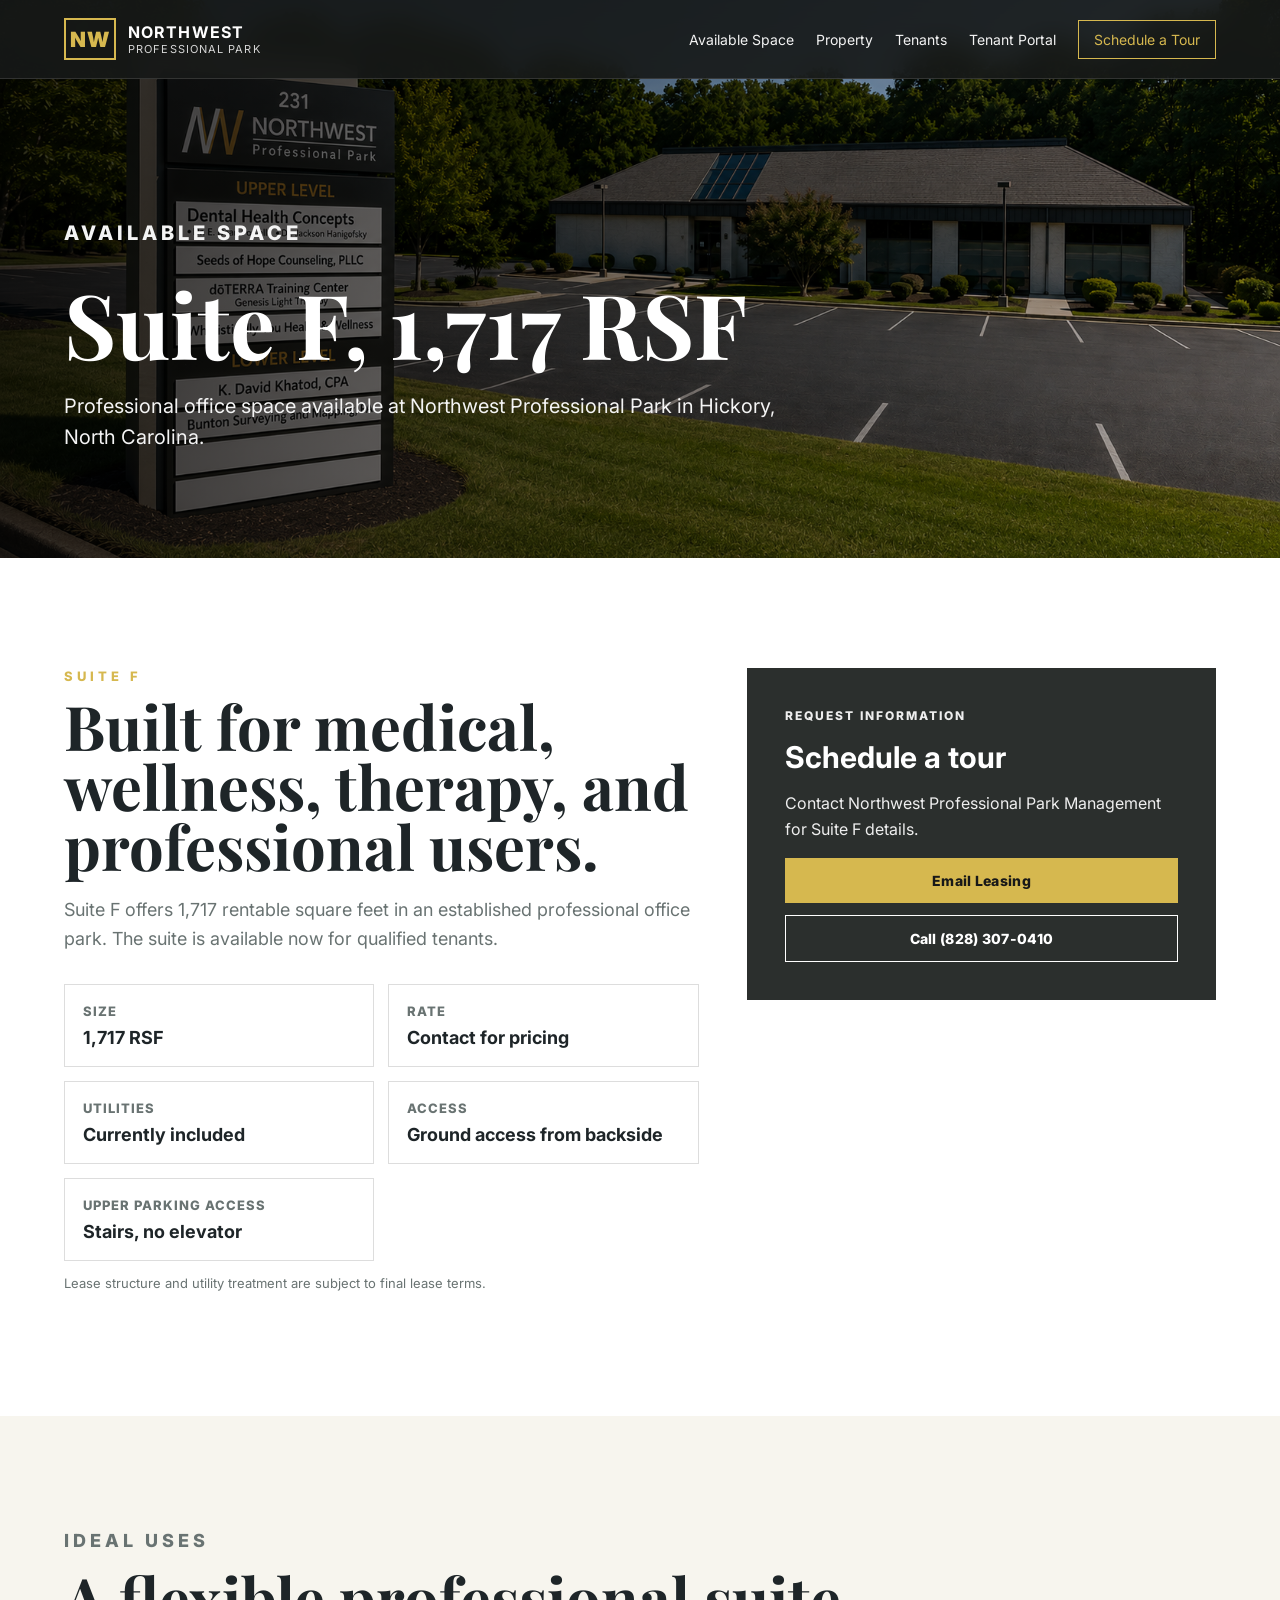
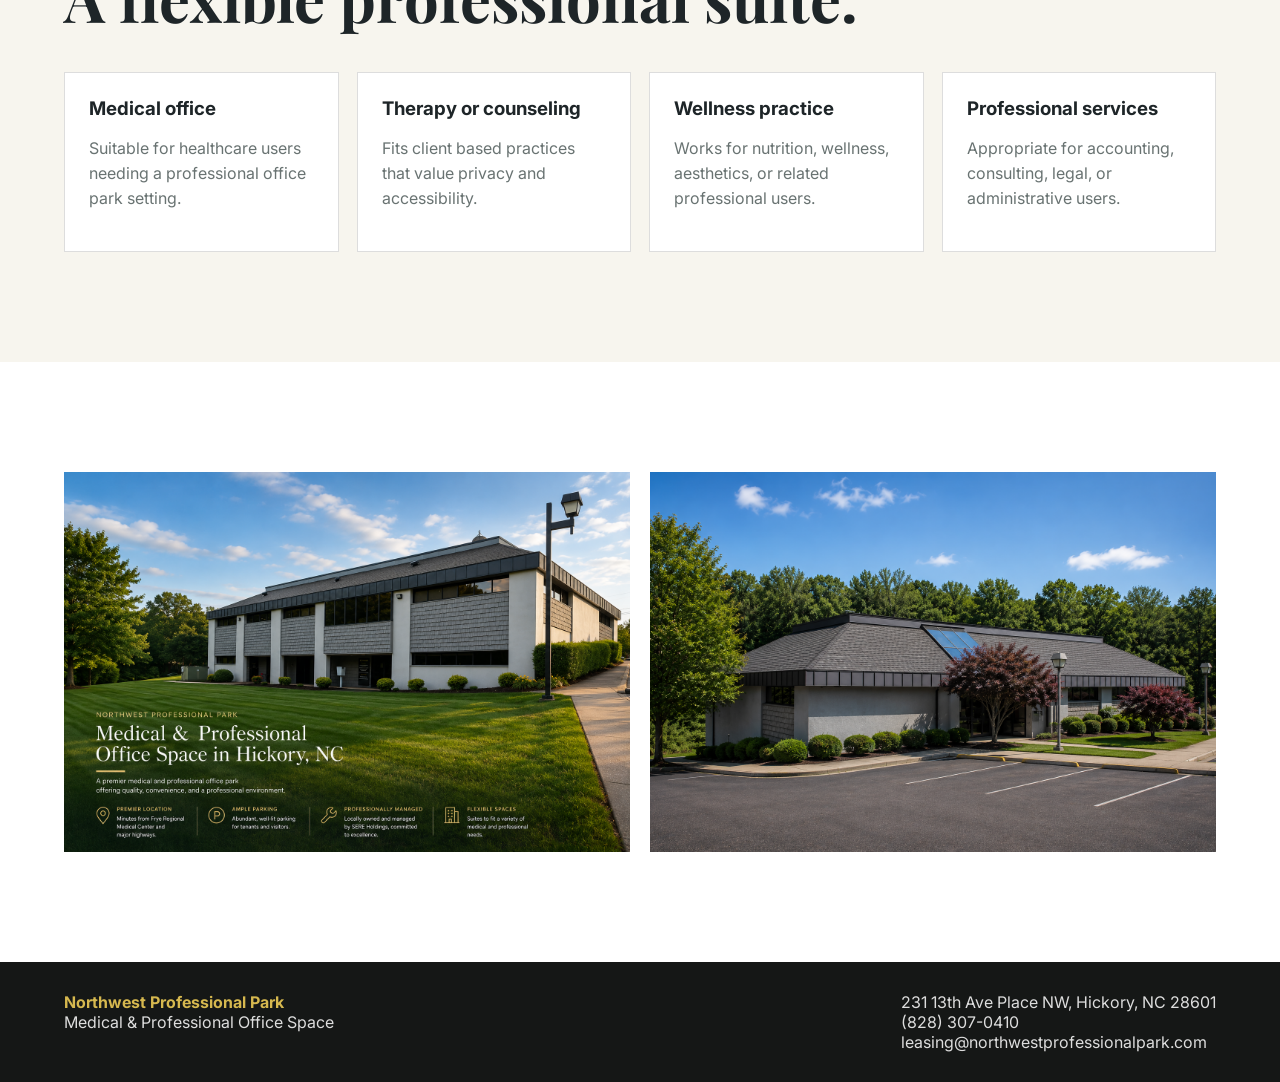
==== available-space.html @ 3e05ac3a "Add files via upload" ====
<!DOCTYPE html>
<html lang="en">
<head>
  <meta charset="UTF-8" />
  <meta name="viewport" content="width=device-width, initial-scale=1.0" />
  <title>Available Office Space in Hickory, NC | Suite F</title>
  <meta name="description" content="Suite F at Northwest Professional Park offers 1,717 rentable square feet of medical and professional office space in Hickory, NC." />
  <meta property="og:title" content="Available Office Space in Hickory, NC | Suite F" />
  <meta property="og:description" content="Suite F at Northwest Professional Park offers 1,717 rentable square feet of medical and professional office space in Hickory, NC." />
  <meta property="og:type" content="website" />
  <meta property="og:image" content="assets/images/hero-sign.png" />
  <link rel="preconnect" href="https://fonts.googleapis.com">
  <link rel="preconnect" href="https://fonts.gstatic.com" crossorigin>
  <link href="https://fonts.googleapis.com/css2?family=Inter:wght@400;500;600;700;800;900&family=Playfair+Display:wght@600;700&display=swap" rel="stylesheet">
  <link rel="stylesheet" href="css/styles.css" />
</head>
<body>

<header class="site-header">
  <a class="brand" href="index.html" aria-label="Northwest Professional Park home">
    <span class="brand-mark">NW</span>
    <span class="brand-word"><strong>Northwest</strong><small>Professional Park</small></span>
  </a>
  <button class="menu-toggle" aria-label="Open menu">Menu</button>
  <nav class="site-nav">
    <a href="available-space.html">Available Space</a>
    <a href="property.html">Property</a>
    <a href="tenants.html">Tenants</a>
    <a href="portal.html">Tenant Portal</a>
    <a href="contact.html" class="nav-cta">Schedule a Tour</a>
  </nav>
</header>

<main>
  <section class="page-hero compact-hero" style="background-image:url('assets/images/hero-sign.png')">
    <div class="hero-overlay"></div>
    <div class="page-hero-content">
      <p class="eyebrow">Available Space</p>
      <h1>Suite F, 1,717 RSF</h1>
      <p>Professional office space available at Northwest Professional Park in Hickory, North Carolina.</p>
    </div>
  </section>

  <section class="section suite-detail-grid">
    <div>
      <p class="eyebrow">Suite F</p>
      <h2>Built for medical, wellness, therapy, and professional users.</h2>
      <p class="lead">Suite F offers 1,717 rentable square feet in an established professional office park. The suite is available now for qualified tenants.</p>
      <div class="detail-list">
        <div><span>Size</span><strong>1,717 RSF</strong></div>
        <div><span>Rate</span><strong>Contact for pricing</strong></div>
        
        <div><span>Utilities</span><strong>Currently included</strong></div>
        <div><span>Access</span><strong>Ground access from backside</strong></div>
        <div><span>Upper parking access</span><strong>Stairs, no elevator</strong></div>
      </div>
      <p class="small-note">Lease structure and utility treatment are subject to final lease terms.</p>
    </div>
    <aside class="dark-card sticky-card">
      <p class="label">Request information</p>
      <h3>Schedule a tour</h3>
      <p>Contact Northwest Professional Park Management for Suite F details.</p>
      <a class="button primary" href="mailto:leasing@northwestprofessionalpark.com?subject=Suite%20F%20Leasing%20Inquiry">Email Leasing</a>
      <a class="button secondary" href="tel:18283070410">Call (828) 307-0410</a>
    </aside>
  </section>

  <section class="section gray-section">
    <div class="section-heading">
      <p class="eyebrow">Ideal uses</p>
      <h2>A flexible professional suite.</h2>
    </div>
    <div class="use-grid">
      <article><h3>Medical office</h3><p>Suitable for healthcare users needing a professional office park setting.</p></article>
      <article><h3>Therapy or counseling</h3><p>Fits client based practices that value privacy and accessibility.</p></article>
      <article><h3>Wellness practice</h3><p>Works for nutrition, wellness, aesthetics, or related professional users.</p></article>
      <article><h3>Professional services</h3><p>Appropriate for accounting, consulting, legal, or administrative users.</p></article>
    </div>
  </section>

  <section class="section gallery-wide">
    <img src="assets/images/building-back.png" alt="Backside ground access at Northwest Professional Park">
    <img src="assets/images/building-front.png" alt="Front exterior of Northwest Professional Park">
  </section>
</main>

<footer class="site-footer">
  <div>
    <strong>Northwest Professional Park</strong>
    <span>Medical &amp; Professional Office Space</span>
  </div>
  <div>
    <span>231 13th Ave Place NW, Hickory, NC 28601</span>
    <a href="tel:18283070410">(828) 307-0410</a>
    <a href="mailto:leasing@northwestprofessionalpark.com">leasing@northwestprofessionalpark.com</a>
  </div>
</footer>
<script src="js/main.js"></script>
</body>
</html>
---- css/styles.css ----
:root{--black:#171918;--charcoal:#2b2f2d;--charcoal2:#3a3e3b;--gold:#d6b84f;--cream:#f7f5ee;--text:#1e2528;--muted:#697372;--line:#ddd8c8;--white:#fff}*{box-sizing:border-box}html{scroll-behavior:smooth}body{margin:0;font-family:Inter,Arial,sans-serif;color:var(--text);background:#fff}a{color:inherit}.site-header{position:fixed;top:0;left:0;right:0;z-index:50;display:flex;align-items:center;justify-content:space-between;gap:28px;padding:18px 5vw;background:rgba(23,25,24,.9);backdrop-filter:blur(12px);border-bottom:1px solid rgba(255,255,255,.12);color:#fff}.brand{display:flex;align-items:center;gap:12px;text-decoration:none;text-transform:uppercase;letter-spacing:1.1px}.brand-mark{width:52px;height:42px;border:2px solid var(--gold);color:var(--gold);display:grid;place-items:center;font-weight:900;font-size:21px}.brand-word strong{display:block;font-size:16px}.brand-word small{display:block;font-size:11px;color:#d6d6d6}.site-nav{display:flex;align-items:center;gap:22px;font-size:14px}.site-nav a{text-decoration:none;color:#f3f3f3}.nav-cta{border:1px solid var(--gold);color:var(--gold)!important;padding:10px 15px}.menu-toggle{display:none;background:transparent;color:#fff;border:1px solid rgba(255,255,255,.45);padding:9px 13px}.hero{position:relative;min-height:100vh;color:#fff;display:flex;align-items:flex-end;padding:150px 5vw 105px}.hero-home{background:url('../assets/images/hero-sign.png') center/cover no-repeat}.hero-overlay{position:absolute;inset:0;background:linear-gradient(90deg,rgba(0,0,0,.84),rgba(0,0,0,.54),rgba(0,0,0,.13))}.hero-content,.page-hero-content{position:relative;max-width:940px}.eyebrow{margin:0 0 12px;color:var(--gold);text-transform:uppercase;letter-spacing:4px;font-size:13px;font-weight:800}h1,h2{font-family:'Playfair Display',Georgia,serif;line-height:.98;margin:0;font-weight:700}h1{font-size:clamp(48px,7vw,92px)}h2{font-size:clamp(36px,4.8vw,64px)}.hero-copy,.page-hero p{font-size:20px;line-height:1.55;color:#f4f4f4;max-width:760px;margin:24px 0 30px}.actions{display:flex;gap:14px;flex-wrap:wrap}.button{display:inline-flex;align-items:center;justify-content:center;text-decoration:none;font-weight:800;font-size:14px;letter-spacing:.3px;padding:14px 20px;border:0;cursor:pointer}.primary{background:var(--gold);color:#181818}.secondary{border:1px solid #fff;color:#fff;background:transparent}.stats-strip{position:absolute;left:5vw;right:5vw;bottom:0;transform:translateY(50%);display:grid;grid-template-columns:repeat(4,1fr);background:var(--charcoal);color:#fff;box-shadow:0 24px 60px rgba(0,0,0,.25)}.stats-strip div{padding:24px;border-right:1px solid rgba(255,255,255,.16)}.stats-strip div:last-child{border-right:0}.stats-strip strong{display:block;font-size:28px;color:var(--gold)}.stats-strip span{display:block;color:#ddd;margin-top:5px}.section{padding:110px 5vw}.split{display:grid;grid-template-columns:1fr 1fr;gap:58px;align-items:start}.intro-section{padding-top:165px;background:var(--cream)}.prose p,.section-heading p,.feature-list p,.lead,.future-grid p,.contact-grid p{font-size:18px;line-height:1.65;color:var(--muted)}.pill-grid{display:grid;grid-template-columns:1fr 1fr;gap:12px;margin-top:26px}.pill-grid span{padding:14px;background:#fff;border-left:3px solid var(--gold);font-weight:700}.section-heading{max-width:900px;margin-bottom:44px}.lease-card-row{display:grid;grid-template-columns:.75fr 1.45fr;gap:32px;align-items:stretch}.lease-card-row img,.image-stack img,.gallery-wide img{width:100%;height:100%;object-fit:cover;display:block}.lease-card-row img{min-height:470px}.dark-card{background:var(--charcoal);color:#fff;padding:38px}.label{text-transform:uppercase;color:var(--gold);font-weight:800;letter-spacing:2px;font-size:12px;margin:0 0 14px}.dark-card h3{font-size:30px;margin:0 0 8px}.dark-card strong{display:block;color:var(--gold);font-size:44px;margin:10px 0 22px}.dark-card p{color:#eee;line-height:1.6}.gray-section{background:var(--cream)}.image-copy-grid{display:grid;grid-template-columns:1.1fr .9fr;gap:48px}.image-stack{display:grid;gap:18px}.image-stack img{min-height:310px}.feature-list{display:grid;gap:20px;margin-top:30px}.feature-list div{border-top:1px solid var(--line);padding-top:18px}.feature-list h3{margin:0 0 7px}.cta-band{text-align:center;background:var(--charcoal);color:#fff}.cta-band p{max-width:720px;margin:18px auto 28px;color:#eee;line-height:1.6}.page-hero{position:relative;min-height:62vh;background:center/cover no-repeat;color:#fff;display:flex;align-items:flex-end;padding:145px 5vw 75px}.compact-hero .hero-overlay{background:linear-gradient(90deg,rgba(0,0,0,.78),rgba(0,0,0,.45),rgba(0,0,0,.16))}.suite-detail-grid,.contact-grid,.future-grid{display:grid;grid-template-columns:1.15fr .85fr;gap:48px;align-items:start}.detail-list{display:grid;grid-template-columns:1fr 1fr;gap:14px;margin-top:30px}.detail-list div{border:1px solid #ddd;padding:18px}.detail-list span{display:block;color:var(--muted);font-size:13px;text-transform:uppercase;letter-spacing:1px;font-weight:800}.detail-list strong{display:block;margin-top:8px;font-size:18px}.small-note{font-size:13px!important;color:var(--muted)!important;line-height:1.5!important}.sticky-card{position:sticky;top:110px}.sticky-card .button{display:flex;margin-top:12px}.use-grid{display:grid;grid-template-columns:repeat(4,1fr);gap:18px}.use-grid article{background:#fff;border:1px solid #ddd;padding:24px}.use-grid h3{margin:0 0 8px}.use-grid p{color:var(--muted);line-height:1.55}.gallery-wide{display:grid;grid-template-columns:1fr 1fr;gap:20px}.gallery-wide img{min-height:380px}.tenant-grid{display:grid;grid-template-columns:repeat(4,1fr);gap:18px}.tenant-grid article{border:1px solid #ddd;padding:22px;min-height:172px}.tenant-grid span{color:var(--gold);font-size:12px;letter-spacing:1.5px;text-transform:uppercase;font-weight:900}.tenant-grid h3{font-size:20px;margin:18px 0 6px}.tenant-grid p{color:var(--muted);margin:0 0 18px}.tenant-grid strong{font-size:18px}.available-tenant{background:#f8f0d5;border:2px solid var(--gold)!important}.portal-list ul{line-height:1.9;padding-left:20px}.contact-card{background:var(--charcoal);color:#fff;padding:34px;margin-top:26px}.contact-card h3{margin:0 0 18px}.contact-card a{display:block;color:#fff;text-decoration:none;margin:12px 0}.contact-card p{color:#eee;margin-top:18px}.contact-form{background:var(--cream);color:var(--text);padding:34px;display:grid;gap:14px}.contact-form label{display:grid;gap:7px;font-weight:800;font-size:13px;text-transform:uppercase;letter-spacing:.8px}.contact-form input,.contact-form textarea{width:100%;border:1px solid #d6d6d6;padding:13px;font:inherit}.contact-form textarea{min-height:120px}.site-footer{display:flex;justify-content:space-between;gap:20px;flex-wrap:wrap;background:#151716;color:#ddd;padding:30px 5vw}.site-footer strong,.site-footer span,.site-footer a{display:block;text-decoration:none}.site-footer strong{color:var(--gold)}@media(max-width:940px){.site-header{position:static;align-items:flex-start;flex-direction:column}.menu-toggle{display:block}.site-nav{display:flex;flex-wrap:wrap;gap:12px}.hero{min-height:auto;padding:80px 24px}.stats-strip{position:relative;left:auto;right:auto;bottom:auto;transform:none;margin:0;grid-template-columns:1fr}.stats-strip div{border-right:0;border-bottom:1px solid rgba(255,255,255,.14)}.intro-section{padding-top:80px}.split,.lease-card-row,.image-copy-grid,.suite-detail-grid,.contact-grid,.future-grid{grid-template-columns:1fr}.tenant-grid,.use-grid{grid-template-columns:repeat(2,1fr)}.gallery-wide{grid-template-columns:1fr}.sticky-card{position:static}}@media(max-width:580px){.section{padding:64px 24px}.page-hero{padding:80px 24px 55px}.tenant-grid,.use-grid,.pill-grid,.detail-list{grid-template-columns:1fr}h1{font-size:43px}.lease-card-row img{min-height:300px}}
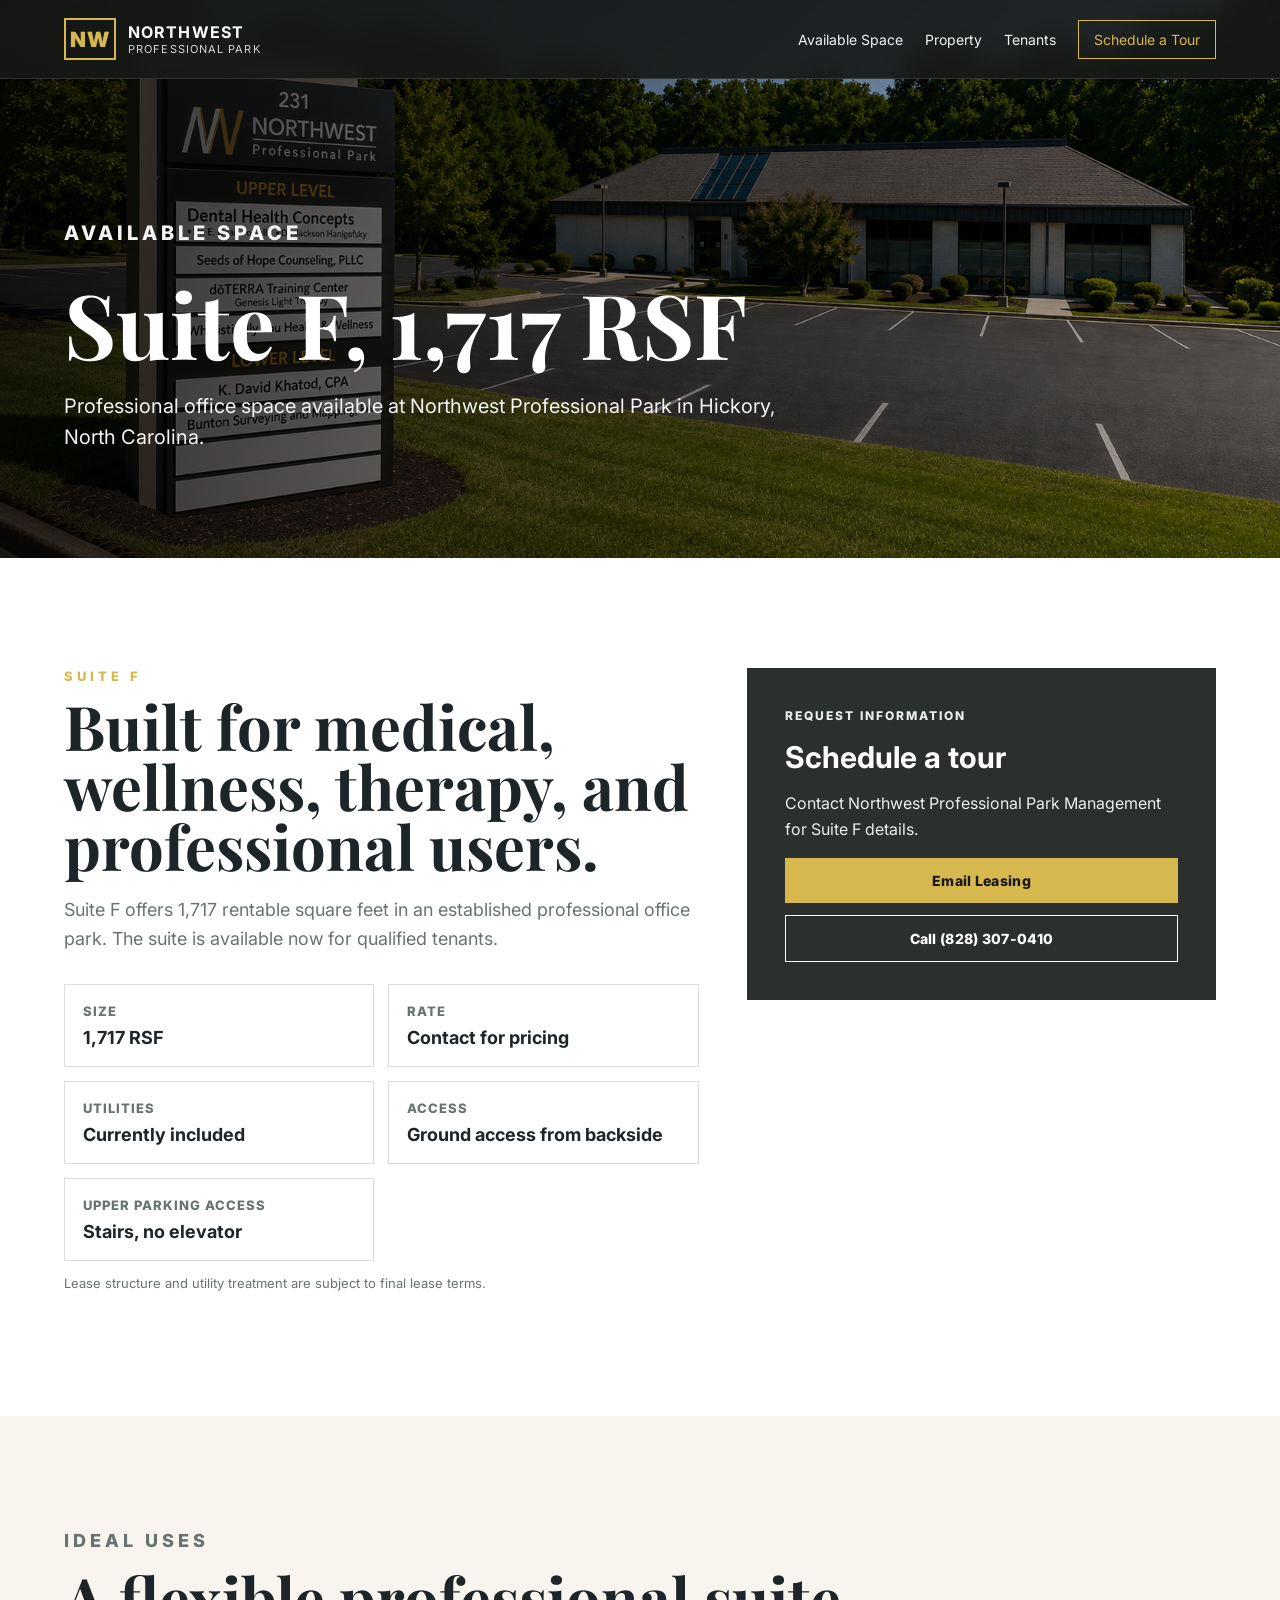
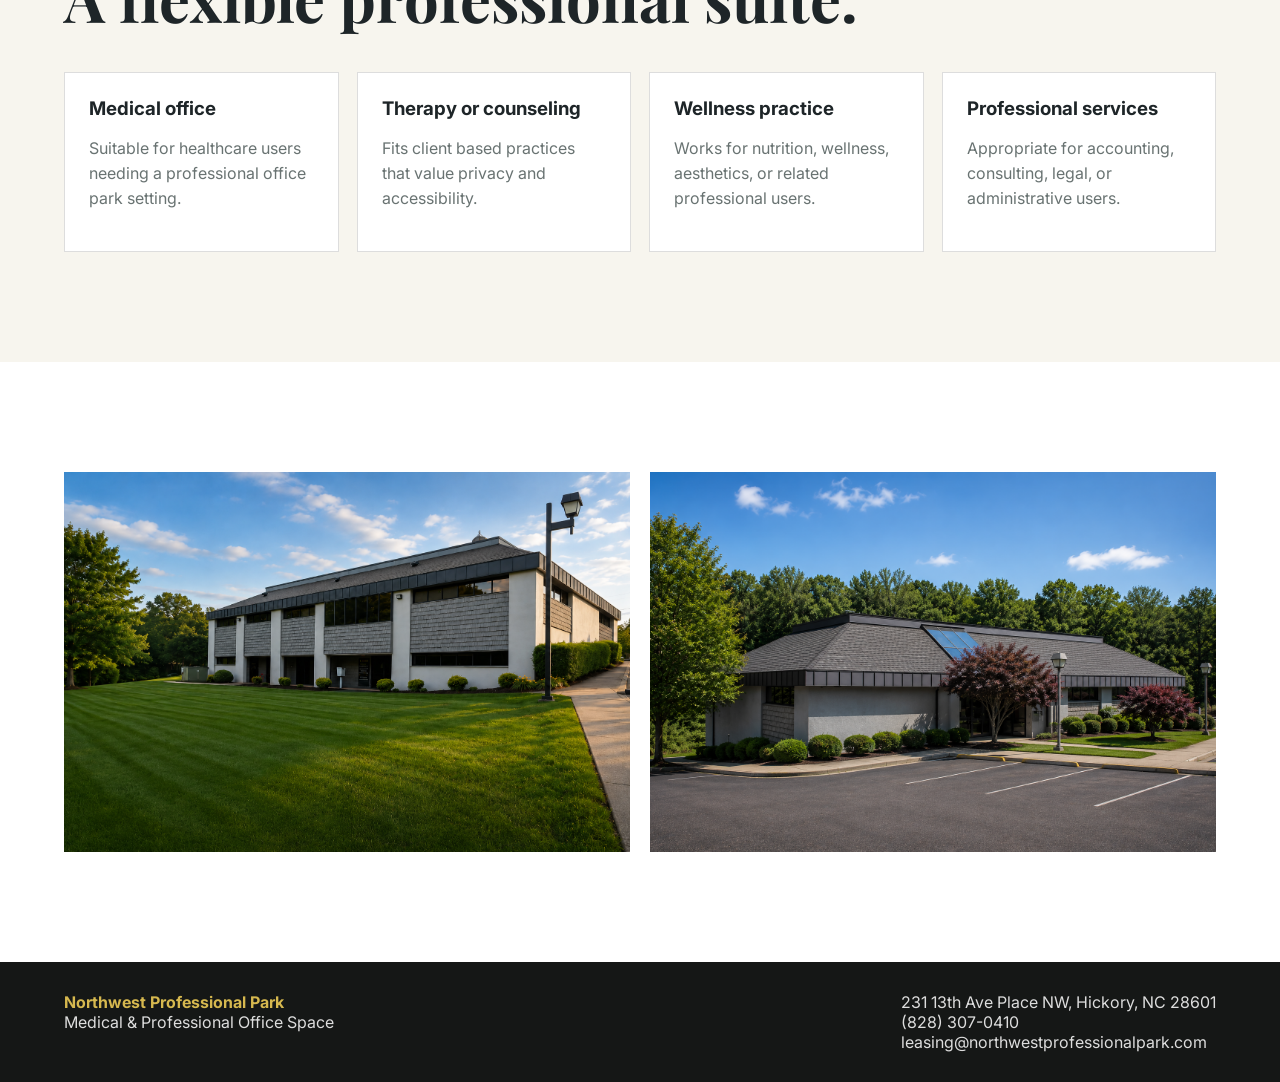
==== commit 72f7e364: "Update available-space.html" ====
--- a/available-space.html
+++ b/available-space.html
@@ -26,7 +26,7 @@
     <a href="available-space.html">Available Space</a>
     <a href="property.html">Property</a>
     <a href="tenants.html">Tenants</a>
-    <a href="portal.html">Tenant Portal</a>
+ 
     <a href="contact.html" class="nav-cta">Schedule a Tour</a>
   </nav>
 </header>
@@ -97,4 +97,4 @@
 </footer>
 <script src="js/main.js"></script>
 </body>
-</html>+</html>
--- a/css/styles.css
+++ b/css/styles.css
@@ -1,2 +1,22 @@
 
 :root{--black:#171918;--charcoal:#2b2f2d;--charcoal2:#3a3e3b;--gold:#d6b84f;--cream:#f7f5ee;--text:#1e2528;--muted:#697372;--line:#ddd8c8;--white:#fff}*{box-sizing:border-box}html{scroll-behavior:smooth}body{margin:0;font-family:Inter,Arial,sans-serif;color:var(--text);background:#fff}a{color:inherit}.site-header{position:fixed;top:0;left:0;right:0;z-index:50;display:flex;align-items:center;justify-content:space-between;gap:28px;padding:18px 5vw;background:rgba(23,25,24,.9);backdrop-filter:blur(12px);border-bottom:1px solid rgba(255,255,255,.12);color:#fff}.brand{display:flex;align-items:center;gap:12px;text-decoration:none;text-transform:uppercase;letter-spacing:1.1px}.brand-mark{width:52px;height:42px;border:2px solid var(--gold);color:var(--gold);display:grid;place-items:center;font-weight:900;font-size:21px}.brand-word strong{display:block;font-size:16px}.brand-word small{display:block;font-size:11px;color:#d6d6d6}.site-nav{display:flex;align-items:center;gap:22px;font-size:14px}.site-nav a{text-decoration:none;color:#f3f3f3}.nav-cta{border:1px solid var(--gold);color:var(--gold)!important;padding:10px 15px}.menu-toggle{display:none;background:transparent;color:#fff;border:1px solid rgba(255,255,255,.45);padding:9px 13px}.hero{position:relative;min-height:100vh;color:#fff;display:flex;align-items:flex-end;padding:150px 5vw 105px}.hero-home{background:url('../assets/images/hero-sign.png') center/cover no-repeat}.hero-overlay{position:absolute;inset:0;background:linear-gradient(90deg,rgba(0,0,0,.84),rgba(0,0,0,.54),rgba(0,0,0,.13))}.hero-content,.page-hero-content{position:relative;max-width:940px}.eyebrow{margin:0 0 12px;color:var(--gold);text-transform:uppercase;letter-spacing:4px;font-size:13px;font-weight:800}h1,h2{font-family:'Playfair Display',Georgia,serif;line-height:.98;margin:0;font-weight:700}h1{font-size:clamp(48px,7vw,92px)}h2{font-size:clamp(36px,4.8vw,64px)}.hero-copy,.page-hero p{font-size:20px;line-height:1.55;color:#f4f4f4;max-width:760px;margin:24px 0 30px}.actions{display:flex;gap:14px;flex-wrap:wrap}.button{display:inline-flex;align-items:center;justify-content:center;text-decoration:none;font-weight:800;font-size:14px;letter-spacing:.3px;padding:14px 20px;border:0;cursor:pointer}.primary{background:var(--gold);color:#181818}.secondary{border:1px solid #fff;color:#fff;background:transparent}.stats-strip{position:absolute;left:5vw;right:5vw;bottom:0;transform:translateY(50%);display:grid;grid-template-columns:repeat(4,1fr);background:var(--charcoal);color:#fff;box-shadow:0 24px 60px rgba(0,0,0,.25)}.stats-strip div{padding:24px;border-right:1px solid rgba(255,255,255,.16)}.stats-strip div:last-child{border-right:0}.stats-strip strong{display:block;font-size:28px;color:var(--gold)}.stats-strip span{display:block;color:#ddd;margin-top:5px}.section{padding:110px 5vw}.split{display:grid;grid-template-columns:1fr 1fr;gap:58px;align-items:start}.intro-section{padding-top:165px;background:var(--cream)}.prose p,.section-heading p,.feature-list p,.lead,.future-grid p,.contact-grid p{font-size:18px;line-height:1.65;color:var(--muted)}.pill-grid{display:grid;grid-template-columns:1fr 1fr;gap:12px;margin-top:26px}.pill-grid span{padding:14px;background:#fff;border-left:3px solid var(--gold);font-weight:700}.section-heading{max-width:900px;margin-bottom:44px}.lease-card-row{display:grid;grid-template-columns:.75fr 1.45fr;gap:32px;align-items:stretch}.lease-card-row img,.image-stack img,.gallery-wide img{width:100%;height:100%;object-fit:cover;display:block}.lease-card-row img{min-height:470px}.dark-card{background:var(--charcoal);color:#fff;padding:38px}.label{text-transform:uppercase;color:var(--gold);font-weight:800;letter-spacing:2px;font-size:12px;margin:0 0 14px}.dark-card h3{font-size:30px;margin:0 0 8px}.dark-card strong{display:block;color:var(--gold);font-size:44px;margin:10px 0 22px}.dark-card p{color:#eee;line-height:1.6}.gray-section{background:var(--cream)}.image-copy-grid{display:grid;grid-template-columns:1.1fr .9fr;gap:48px}.image-stack{display:grid;gap:18px}.image-stack img{min-height:310px}.feature-list{display:grid;gap:20px;margin-top:30px}.feature-list div{border-top:1px solid var(--line);padding-top:18px}.feature-list h3{margin:0 0 7px}.cta-band{text-align:center;background:var(--charcoal);color:#fff}.cta-band p{max-width:720px;margin:18px auto 28px;color:#eee;line-height:1.6}.page-hero{position:relative;min-height:62vh;background:center/cover no-repeat;color:#fff;display:flex;align-items:flex-end;padding:145px 5vw 75px}.compact-hero .hero-overlay{background:linear-gradient(90deg,rgba(0,0,0,.78),rgba(0,0,0,.45),rgba(0,0,0,.16))}.suite-detail-grid,.contact-grid,.future-grid{display:grid;grid-template-columns:1.15fr .85fr;gap:48px;align-items:start}.detail-list{display:grid;grid-template-columns:1fr 1fr;gap:14px;margin-top:30px}.detail-list div{border:1px solid #ddd;padding:18px}.detail-list span{display:block;color:var(--muted);font-size:13px;text-transform:uppercase;letter-spacing:1px;font-weight:800}.detail-list strong{display:block;margin-top:8px;font-size:18px}.small-note{font-size:13px!important;color:var(--muted)!important;line-height:1.5!important}.sticky-card{position:sticky;top:110px}.sticky-card .button{display:flex;margin-top:12px}.use-grid{display:grid;grid-template-columns:repeat(4,1fr);gap:18px}.use-grid article{background:#fff;border:1px solid #ddd;padding:24px}.use-grid h3{margin:0 0 8px}.use-grid p{color:var(--muted);line-height:1.55}.gallery-wide{display:grid;grid-template-columns:1fr 1fr;gap:20px}.gallery-wide img{min-height:380px}.tenant-grid{display:grid;grid-template-columns:repeat(4,1fr);gap:18px}.tenant-grid article{border:1px solid #ddd;padding:22px;min-height:172px}.tenant-grid span{color:var(--gold);font-size:12px;letter-spacing:1.5px;text-transform:uppercase;font-weight:900}.tenant-grid h3{font-size:20px;margin:18px 0 6px}.tenant-grid p{color:var(--muted);margin:0 0 18px}.tenant-grid strong{font-size:18px}.available-tenant{background:#f8f0d5;border:2px solid var(--gold)!important}.portal-list ul{line-height:1.9;padding-left:20px}.contact-card{background:var(--charcoal);color:#fff;padding:34px;margin-top:26px}.contact-card h3{margin:0 0 18px}.contact-card a{display:block;color:#fff;text-decoration:none;margin:12px 0}.contact-card p{color:#eee;margin-top:18px}.contact-form{background:var(--cream);color:var(--text);padding:34px;display:grid;gap:14px}.contact-form label{display:grid;gap:7px;font-weight:800;font-size:13px;text-transform:uppercase;letter-spacing:.8px}.contact-form input,.contact-form textarea{width:100%;border:1px solid #d6d6d6;padding:13px;font:inherit}.contact-form textarea{min-height:120px}.site-footer{display:flex;justify-content:space-between;gap:20px;flex-wrap:wrap;background:#151716;color:#ddd;padding:30px 5vw}.site-footer strong,.site-footer span,.site-footer a{display:block;text-decoration:none}.site-footer strong{color:var(--gold)}@media(max-width:940px){.site-header{position:static;align-items:flex-start;flex-direction:column}.menu-toggle{display:block}.site-nav{display:flex;flex-wrap:wrap;gap:12px}.hero{min-height:auto;padding:80px 24px}.stats-strip{position:relative;left:auto;right:auto;bottom:auto;transform:none;margin:0;grid-template-columns:1fr}.stats-strip div{border-right:0;border-bottom:1px solid rgba(255,255,255,.14)}.intro-section{padding-top:80px}.split,.lease-card-row,.image-copy-grid,.suite-detail-grid,.contact-grid,.future-grid{grid-template-columns:1fr}.tenant-grid,.use-grid{grid-template-columns:repeat(2,1fr)}.gallery-wide{grid-template-columns:1fr}.sticky-card{position:static}}@media(max-width:580px){.section{padding:64px 24px}.page-hero{padding:80px 24px 55px}.tenant-grid,.use-grid,.pill-grid,.detail-list{grid-template-columns:1fr}h1{font-size:43px}.lease-card-row img{min-height:300px}}
+.logo-brand {
+  display: flex;
+  align-items: center;
+  text-decoration: none;
+}
+
+.header-logo {
+  height: 70px;
+  width: auto;
+  max-width: 280px;
+  display: block;
+  object-fit: contain;
+}
+
+@media(max-width:700px) {
+  .header-logo {
+    height: 48px;
+    max-width: 220px;
+  }
+}
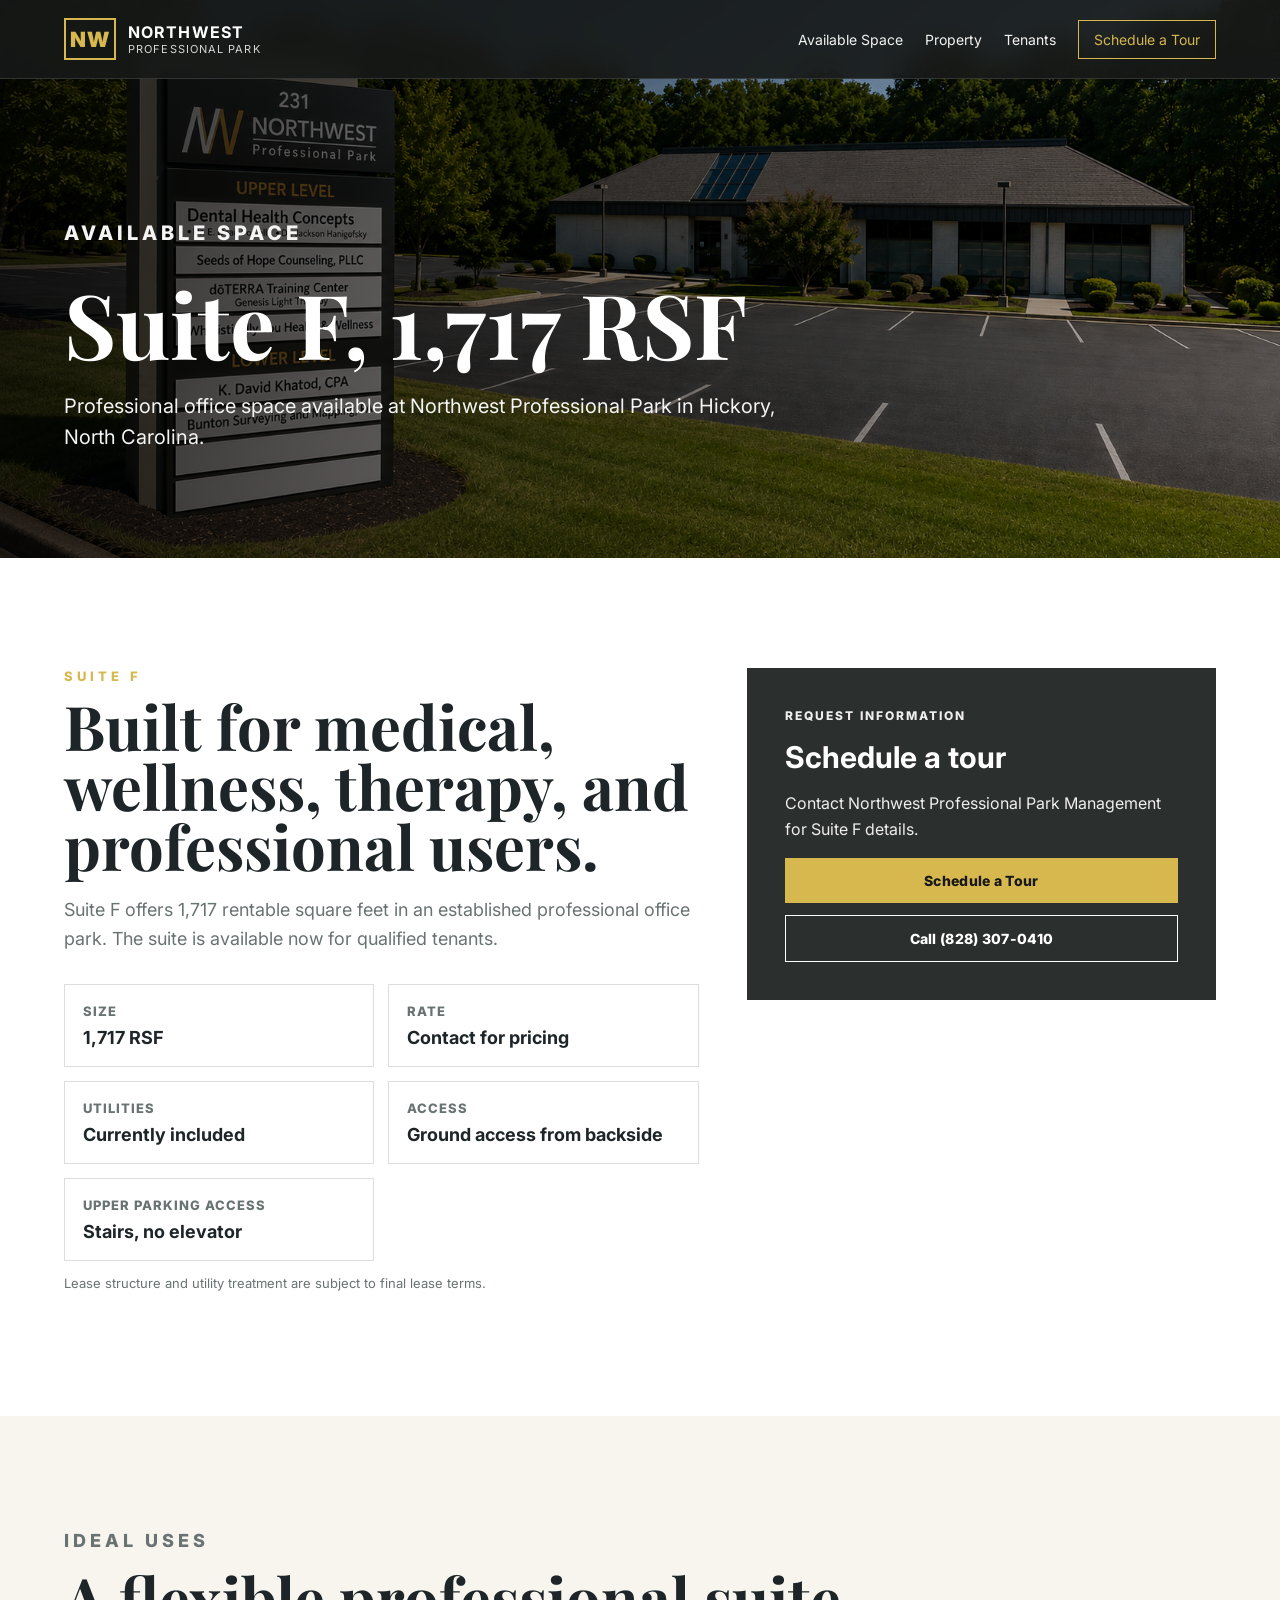
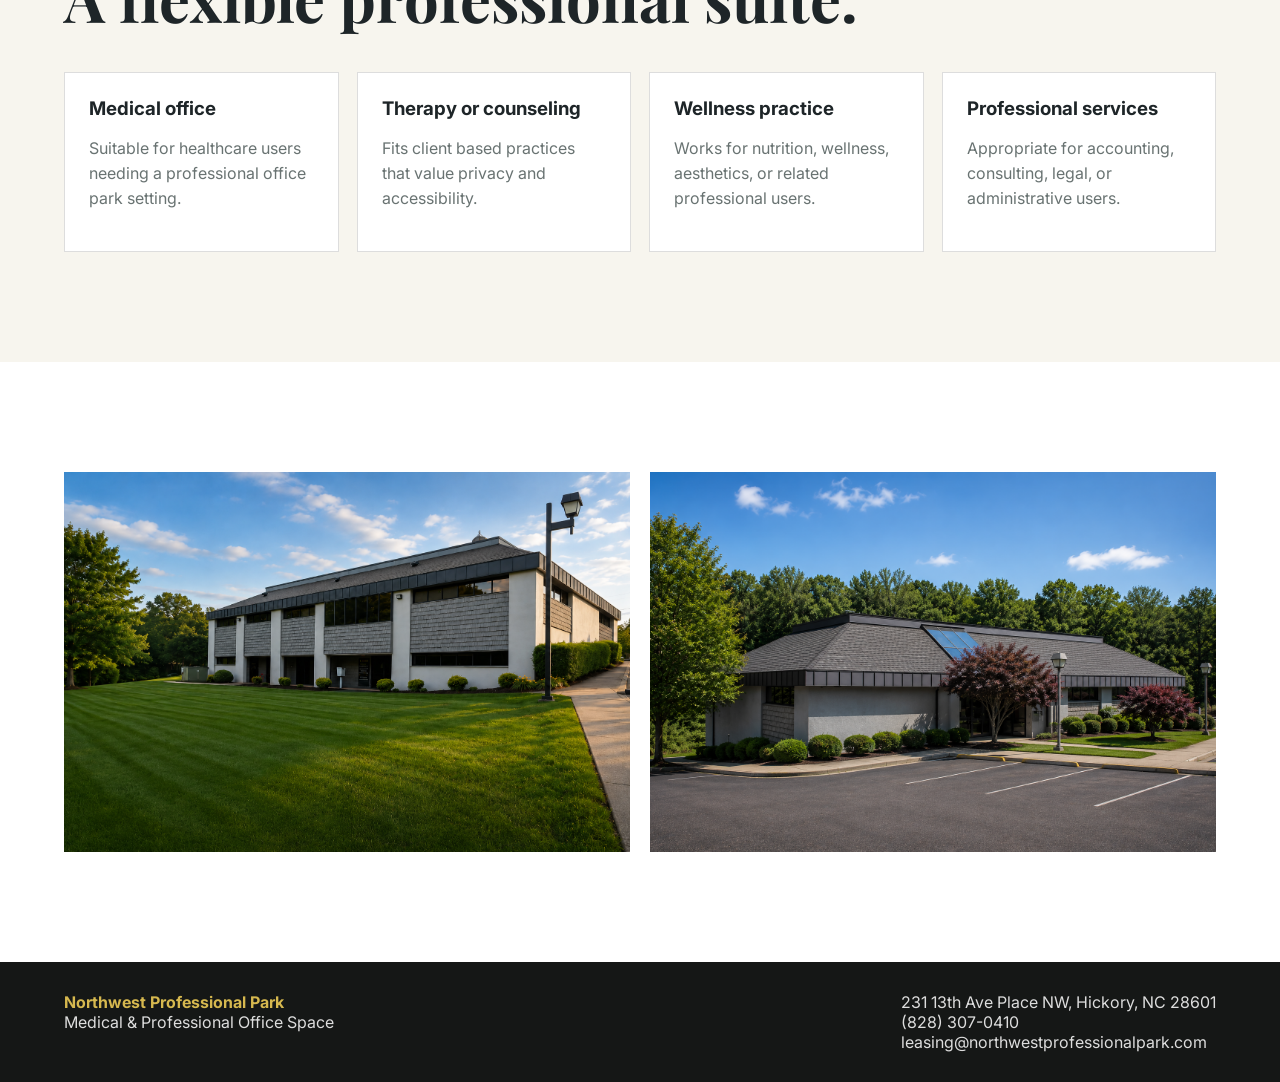
==== commit 33ad4f62: "Update available-space.html" ====
--- a/available-space.html
+++ b/available-space.html
@@ -60,7 +60,9 @@
       <p class="label">Request information</p>
       <h3>Schedule a tour</h3>
       <p>Contact Northwest Professional Park Management for Suite F details.</p>
-      <a class="button primary" href="mailto:leasing@northwestprofessionalpark.com?subject=Suite%20F%20Leasing%20Inquiry">Email Leasing</a>
+<a class="button primary" href="contact.html#schedule-tour">
+  Schedule a Tour
+</a>
       <a class="button secondary" href="tel:18283070410">Call (828) 307-0410</a>
     </aside>
   </section>
--- a/css/styles.css
+++ b/css/styles.css
@@ -20,3 +20,39 @@
     max-width: 220px;
   }
 }
+.hero-home {
+  background: url('../assets/images/building-back.png') center center/cover no-repeat;
+}
+@media(min-width:941px){
+  .hero-home{
+    background:url('../assets/images/property-wide.png') center center/cover no-repeat;
+  }
+}
+@media(max-width:940px){
+
+.header-logo{
+    height:55px;
+    width:auto;
+}
+
+.site-header{
+    padding:12px 20px;
+}
+
+}
+@media(max-width:940px){
+
+.hero{
+    min-height:70vh;
+    padding:120px 24px 40px;
+}
+
+}
+@media(max-width:580px){
+
+h1{
+   font-size:38px;
+   line-height:1.05;
+}
+
+}
